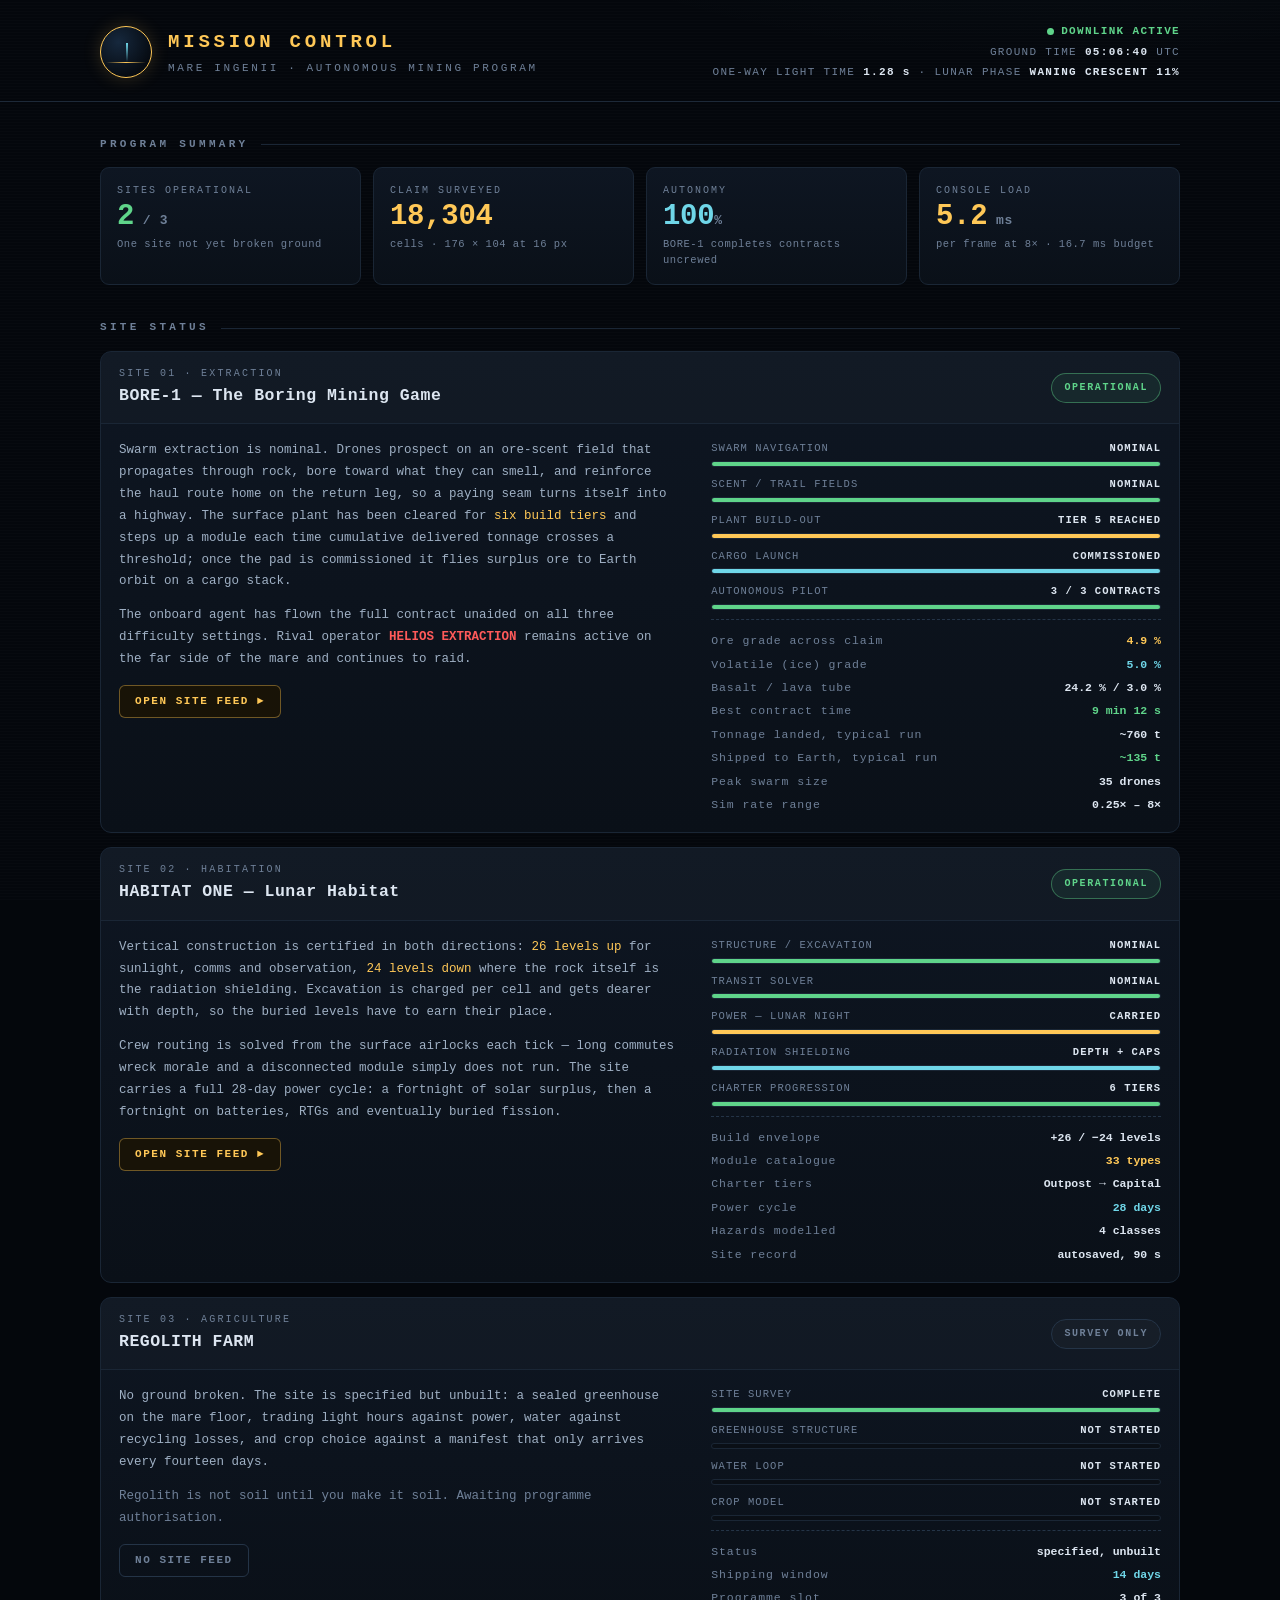
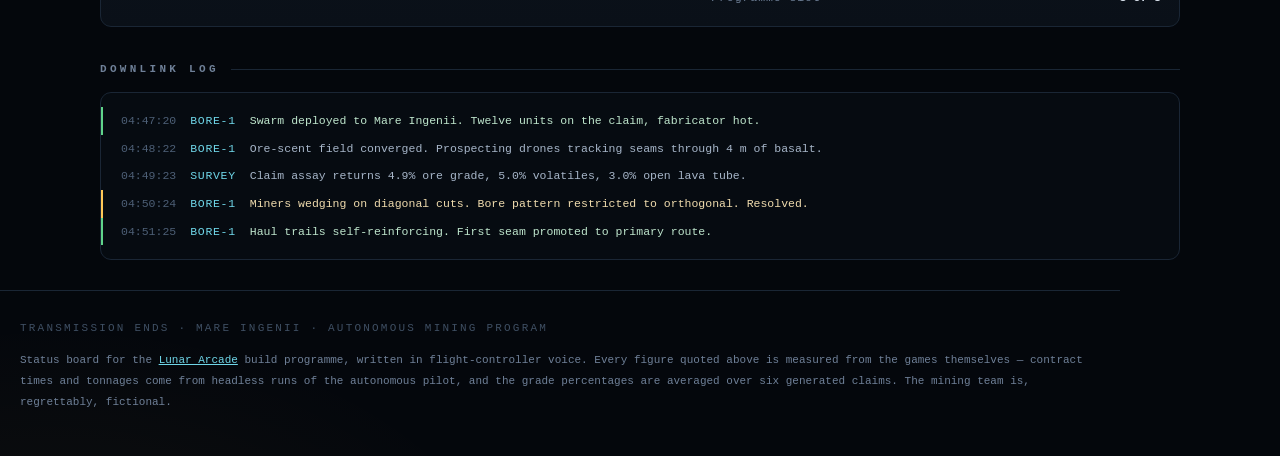
==== mission-control/index.html @ 9ed2da40 "Lunar Habitat v2: autopilot, Mission Control dashboard, sandbox, graphics overhaul - Autopilot (B): " ====
<!DOCTYPE html>
<html lang="en">
<head>
<meta charset="utf-8">
<meta name="viewport" content="width=device-width, initial-scale=1">
<title>Mission Control — Mare Ingenii Autonomous Mining Program</title>
<meta name="description" content="Flight-controller status board for the Lunar Arcade build programme: site readiness, telemetry and the downlink log from the automated mining team.">
<link rel="stylesheet" href="console.css">
</head>
<body>

<header class="top">
  <div class="wrap mast">
    <div class="patch" aria-hidden="true"></div>
    <div>
      <h1>MISSION CONTROL</h1>
      <p class="sub">MARE INGENII · AUTONOMOUS MINING PROGRAM</p>
    </div>
    <div class="spacer"></div>
    <div class="linkstat">
      <div class="row"><span class="live"><span class="dot"></span>DOWNLINK ACTIVE</span></div>
      <div class="row">GROUND TIME <b id="utc">--:--:--</b> UTC</div>
      <div class="row">ONE-WAY LIGHT TIME <b>1.28 s</b> · LUNAR PHASE <b id="phase">—</b></div>
    </div>
  </div>
</header>

<main class="wrap">

  <h2 class="sec">Program summary</h2>
  <div class="tiles">
    <div class="tile g">
      <div class="k">Sites operational</div>
      <div class="v" data-count="2">0<small> / 3</small></div>
      <div class="n">One site not yet broken ground</div>
    </div>
    <div class="tile">
      <div class="k">Claim surveyed</div>
      <div class="v" data-count="18304">0</div>
      <div class="n">cells · 176 × 104 at 16 px</div>
    </div>
    <div class="tile c">
      <div class="k">Autonomy</div>
      <div class="v" data-count="100">0<small>%</small></div>
      <div class="n">BORE-1 completes contracts uncrewed</div>
    </div>
    <div class="tile">
      <div class="k">Console load</div>
      <div class="v" data-count="5.2" data-dec="1">0<small> ms</small></div>
      <div class="n">per frame at 8× · 16.7 ms budget</div>
    </div>
  </div>

  <h2 class="sec">Site status</h2>

  <!-- ============================ SITE 01 ============================ -->
  <article class="site">
    <div class="site-head">
      <div>
        <div class="desig">SITE 01 · EXTRACTION</div>
        <h3>BORE-1 &mdash; The Boring Mining Game</h3>
      </div>
      <div class="spacer"></div>
      <span class="chip op">OPERATIONAL</span>
    </div>
    <div class="site-body">
      <div>
        <p>Swarm extraction is nominal. Drones prospect on an ore-scent field that propagates
          through rock, bore toward what they can smell, and reinforce the haul route home on the
          return leg, so a paying seam turns itself into a highway. The surface plant has been
          cleared for <span class="hl">six build tiers</span> and steps up a module each time
          cumulative delivered tonnage crosses a threshold; once the pad is commissioned it flies
          surplus ore to Earth orbit on a cargo stack.</p>
        <p>The onboard agent has flown the full contract unaided on all three difficulty settings.
          Rival operator <b style="color:var(--red)">HELIOS EXTRACTION</b> remains active on the
          far side of the mare and continues to raid.</p>
        <div class="actions">
          <a class="act" href="../games/boring-mining/">OPEN SITE FEED ►</a>
        </div>
      </div>
      <div>
        <ul class="sys">
          <li>
            <div class="lab"><span>SWARM NAVIGATION</span><b>NOMINAL</b></div>
            <div class="track"><i data-w="100"></i></div>
          </li>
          <li>
            <div class="lab"><span>SCENT / TRAIL FIELDS</span><b>NOMINAL</b></div>
            <div class="track"><i data-w="100"></i></div>
          </li>
          <li>
            <div class="lab"><span>PLANT BUILD-OUT</span><b>TIER 5 REACHED</b></div>
            <div class="track am"><i data-w="100"></i></div>
          </li>
          <li>
            <div class="lab"><span>CARGO LAUNCH</span><b>COMMISSIONED</b></div>
            <div class="track cy"><i data-w="100"></i></div>
          </li>
          <li>
            <div class="lab"><span>AUTONOMOUS PILOT</span><b>3 / 3 CONTRACTS</b></div>
            <div class="track"><i data-w="100"></i></div>
          </li>
        </ul>
        <div class="tele">
          <dl>
            <dt>Ore grade across claim</dt><dd class="a">4.9 %</dd>
            <dt>Volatile (ice) grade</dt><dd class="c">5.0 %</dd>
            <dt>Basalt / lava tube</dt><dd>24.2 % / 3.0 %</dd>
            <dt>Best contract time</dt><dd class="g">9 min 12 s</dd>
            <dt>Tonnage landed, typical run</dt><dd>~760 t</dd>
            <dt>Shipped to Earth, typical run</dt><dd class="g">~135 t</dd>
            <dt>Peak swarm size</dt><dd>35 drones</dd>
            <dt>Sim rate range</dt><dd>0.25× – 8×</dd>
          </dl>
        </div>
      </div>
    </div>
  </article>

  <!-- ============================ SITE 02 ============================ -->
  <article class="site">
    <div class="site-head">
      <div>
        <div class="desig">SITE 02 · HABITATION</div>
        <h3>HABITAT ONE &mdash; Lunar Habitat</h3>
      </div>
      <div class="spacer"></div>
      <span class="chip op">OPERATIONAL</span>
    </div>
    <div class="site-body">
      <div>
        <p>Vertical construction is certified in both directions: <span class="hl">26 levels up</span>
          for sunlight, comms and observation, <span class="hl">24 levels down</span> where the rock
          itself is the radiation shielding. Excavation is charged per cell and gets dearer with
          depth, so the buried levels have to earn their place.</p>
        <p>Crew routing is solved from the surface airlocks each tick — long commutes wreck morale
          and a disconnected module simply does not run. The site carries a full 28-day power cycle:
          a fortnight of solar surplus, then a fortnight on batteries, RTGs and eventually buried
          fission.</p>
        <div class="actions">
          <a class="act" href="../games/lunar-habitat/">OPEN SITE FEED ►</a>
        </div>
      </div>
      <div>
        <ul class="sys">
          <li>
            <div class="lab"><span>STRUCTURE / EXCAVATION</span><b>NOMINAL</b></div>
            <div class="track"><i data-w="100"></i></div>
          </li>
          <li>
            <div class="lab"><span>TRANSIT SOLVER</span><b>NOMINAL</b></div>
            <div class="track"><i data-w="100"></i></div>
          </li>
          <li>
            <div class="lab"><span>POWER — LUNAR NIGHT</span><b>CARRIED</b></div>
            <div class="track am"><i data-w="100"></i></div>
          </li>
          <li>
            <div class="lab"><span>RADIATION SHIELDING</span><b>DEPTH + CAPS</b></div>
            <div class="track cy"><i data-w="100"></i></div>
          </li>
          <li>
            <div class="lab"><span>CHARTER PROGRESSION</span><b>6 TIERS</b></div>
            <div class="track"><i data-w="100"></i></div>
          </li>
        </ul>
        <div class="tele">
          <dl>
            <dt>Build envelope</dt><dd>+26 / &minus;24 levels</dd>
            <dt>Module catalogue</dt><dd class="a">33 types</dd>
            <dt>Charter tiers</dt><dd>Outpost → Capital</dd>
            <dt>Power cycle</dt><dd class="c">28 days</dd>
            <dt>Hazards modelled</dt><dd>4 classes</dd>
            <dt>Site record</dt><dd>autosaved, 90 s</dd>
          </dl>
        </div>
      </div>
    </div>
  </article>

  <!-- ============================ SITE 03 ============================ -->
  <article class="site">
    <div class="site-head">
      <div>
        <div class="desig">SITE 03 · AGRICULTURE</div>
        <h3>REGOLITH FARM</h3>
      </div>
      <div class="spacer"></div>
      <span class="chip sv">SURVEY ONLY</span>
    </div>
    <div class="site-body">
      <div>
        <p>No ground broken. The site is specified but unbuilt: a sealed greenhouse on the mare
          floor, trading light hours against power, water against recycling losses, and crop choice
          against a manifest that only arrives every fourteen days.</p>
        <p class="dim" style="color:var(--muted)">Regolith is not soil until you make it soil.
          Awaiting programme authorisation.</p>
        <div class="actions">
          <span class="act off">NO SITE FEED</span>
        </div>
      </div>
      <div>
        <ul class="sys">
          <li>
            <div class="lab"><span>SITE SURVEY</span><b>COMPLETE</b></div>
            <div class="track"><i data-w="100"></i></div>
          </li>
          <li>
            <div class="lab"><span>GREENHOUSE STRUCTURE</span><b>NOT STARTED</b></div>
            <div class="track mu"><i data-w="0"></i></div>
          </li>
          <li>
            <div class="lab"><span>WATER LOOP</span><b>NOT STARTED</b></div>
            <div class="track mu"><i data-w="0"></i></div>
          </li>
          <li>
            <div class="lab"><span>CROP MODEL</span><b>NOT STARTED</b></div>
            <div class="track mu"><i data-w="0"></i></div>
          </li>
        </ul>
        <div class="tele">
          <dl>
            <dt>Status</dt><dd>specified, unbuilt</dd>
            <dt>Shipping window</dt><dd class="c">14 days</dd>
            <dt>Programme slot</dt><dd>3 of 3</dd>
          </dl>
        </div>
      </div>
    </div>
  </article>

  <h2 class="sec">Downlink log</h2>
  <div class="log" id="log"></div>

</main>

<footer class="wrap end">
  <p class="stamp">TRANSMISSION ENDS · MARE INGENII · AUTONOMOUS MINING PROGRAM</p>
  <p>Status board for the <a href="../">Lunar Arcade</a> build programme, written in flight-controller
    voice. Every figure quoted above is measured from the games themselves — contract times and
    tonnages come from headless runs of the autonomous pilot, and the grade percentages are averaged
    over six generated claims. The mining team is, regrettably, fictional.</p>
</footer>

<script>
/* ---- ground clock + real lunar phase ---- */
const SYNODIC = 29.530588853;
const NEW_MOON = Date.UTC(2000, 0, 6, 18, 14) / 86400000;   // days since epoch
function lunarPhase(now) {
  const days = now.getTime() / 86400000;
  let age = (days - NEW_MOON) % SYNODIC;
  if (age < 0) age += SYNODIC;
  const frac = age / SYNODIC;
  const names = ['NEW', 'WAXING CRESCENT', 'FIRST QUARTER', 'WAXING GIBBOUS',
                 'FULL', 'WANING GIBBOUS', 'LAST QUARTER', 'WANING CRESCENT'];
  const name = names[Math.floor(frac * 8 + 0.5) % 8];
  const illum = Math.round((1 - Math.cos(frac * 2 * Math.PI)) / 2 * 100);
  return name + ' ' + illum + '%';
}
function tick() {
  const n = new Date();
  document.getElementById('utc').textContent = n.toISOString().slice(11, 19);
  document.getElementById('phase').textContent = lunarPhase(n);
}
tick(); setInterval(tick, 1000);

/* ---- animate readiness bars + summary counters into place ---- */
addEventListener('load', () => {
  setTimeout(() => {
    document.querySelectorAll('.track i').forEach((el, k) => {
      setTimeout(() => { el.style.width = el.dataset.w + '%'; }, k * 85);
    });
  }, 180);

  document.querySelectorAll('.tile .v').forEach(el => {
    const target = parseFloat(el.dataset.count), dec = +(el.dataset.dec || 0);
    const suffix = el.querySelector('small');
    const tail = suffix ? suffix.outerHTML : '';
    const t0 = performance.now(), dur = 1100;
    const fmt = v => v.toLocaleString('en-US', { minimumFractionDigits: dec, maximumFractionDigits: dec });
    (function step(t) {
      const p = Math.min(1, (t - t0) / dur);
      const eased = 1 - Math.pow(1 - p, 3);
      el.innerHTML = fmt(target * eased) + tail;
      if (p < 1) requestAnimationFrame(step);
      else el.innerHTML = fmt(target) + tail;
    })(t0);
  });
});

/* ---- downlink log: the team reporting home ---- */
const LOG = [
  ['BORE-1',  'ok',   'Swarm deployed to Mare Ingenii. Twelve units on the claim, fabricator hot.'],
  ['BORE-1',  '',     'Ore-scent field converged. Prospecting drones tracking seams through 4 m of basalt.'],
  ['SURVEY',  '',     'Claim assay returns 4.9% ore grade, 5.0% volatiles, 3.0% open lava tube.'],
  ['BORE-1',  'warn', 'Miners wedging on diagonal cuts. Bore pattern restricted to orthogonal. Resolved.'],
  ['BORE-1',  'ok',   'Haul trails self-reinforcing. First seam promoted to primary route.'],
  ['HELIOS',  'crit', 'Hostile drones inbound on the fabricator. Alarm recruitment failed to reach patrol.'],
  ['BORE-1',  'warn', 'Guard recall issued colony-wide. Raid repelled, three hostiles down.'],
  ['BORE-1',  'ok',   'Cumulative tonnage 70 t. Plant tier 1: launch pad commissioned.'],
  ['PAD-A',   'ok',   'CARGO LAUNCH — 65 t of ilmenite away to Earth orbit. Stack nominal.'],
  ['BORE-1',  '',     'Plant tier 3: high-gain dish and volatile tanks online.'],
  ['AUTO-01', 'ok',   'Autonomous pilot assumed control of DRONE-01. Prospecting.'],
  ['AUTO-01', '',     'Guard complement at 8. Rally beacon set on the Helios fabricator. Siege begun.'],
  ['AUTO-01', 'ok',   'HELIOS FABRICATOR BREACHED. Contract closed at 9 min 12 s. Seam secured.'],
  ['HAB-1',   'ok',   'Habitat One certified. Envelope +26 / -24 levels, 33 module types released.'],
  ['HAB-1',   '',     'Transit solver routing all crew from surface airlocks. No orphaned modules.'],
  ['HAB-1',   'warn', 'Solar particle event forecast. Two-day warning issued, crew under shield caps.'],
  ['HAB-1',   'ok',   'Lunar night survived on batteries and RTGs. Charter advanced.'],
  ['FARM-1',  '',     'Site 03 survey complete. Greenhouse unbuilt — awaiting programme authorisation.'],
  ['CTRL',    'ok',   'Two of three sites operational. Program nominal. Standing by.'],
];
const logEl = document.getElementById('log');
let li = 0;
function emit() {
  if (li >= LOG.length) { logEl.insertAdjacentHTML('beforeend',
    '<div class="ln"><span class="ts"></span><span class="src"></span><span class="msg"><span class="cursor"></span></span></div>');
    logEl.scrollTop = logEl.scrollHeight; return; }
  const [src, lvl, msg] = LOG[li];
  // timestamps count backwards from now, one per mission minute
  const t = new Date(Date.now() - (LOG.length - li) * 61000);
  const extra = src === 'HELIOS' ? ' src2' : src.startsWith('AUTO') ? ' src3' : '';
  logEl.insertAdjacentHTML('beforeend',
    '<div class="ln ' + lvl + extra + '">' +
      '<span class="ts">' + t.toISOString().slice(11, 19) + '</span>' +
      '<span class="src">' + src + '</span>' +
      '<span class="msg">' + msg + '</span></div>');
  logEl.scrollTop = logEl.scrollHeight;
  li++;
  setTimeout(emit, 260);
}
setTimeout(emit, 500);
</script>

</body>
</html>
---- mission-control/console.css ----
/* ==========================================================================
   MARE INGENII — MISSION CONTROL DOWNLINK
   A flight-controller status board for the Lunar Arcade build programme.
   ========================================================================== */

:root{
  --bg:#04070c;
  --panel:#0a1018;
  --panel2:#0e1622;
  --line:#1a2635;
  --line2:#243447;
  --fg:#dde6f1;
  --muted:#6f8098;
  --amber:#ffc857;
  --green:#5fd48a;
  --cyan:#6fd6e8;
  --red:#ff5a5a;
  --violet:#b06be0;
  --mono:ui-monospace,SFMono-Regular,Menlo,Consolas,"Roboto Mono",monospace;
}

*{box-sizing:border-box}
body{
  margin:0; background:var(--bg); color:var(--fg);
  font:13px/1.6 var(--mono); -webkit-font-smoothing:antialiased;
  background-image:
    radial-gradient(1100px 500px at 82% -12%, rgba(111,214,232,.07) 0%, transparent 62%),
    radial-gradient(800px 500px at 4% 108%, rgba(255,200,87,.05) 0%, transparent 60%);
  min-height:100vh;
}
/* faint console scanline grid */
body::before{
  content:""; position:fixed; inset:0; pointer-events:none; z-index:0;
  background:repeating-linear-gradient(0deg,rgba(255,255,255,.014) 0 1px,transparent 1px 3px);
}
.wrap{max-width:1120px; margin:0 auto; padding:0 20px; position:relative; z-index:1}
a{color:var(--cyan)}

/* ---------------- masthead ---------------- */
header.top{border-bottom:1px solid var(--line); padding:22px 0 18px}
.mast{display:flex; align-items:center; gap:16px; flex-wrap:wrap}

.patch{
  width:52px; height:52px; border-radius:50%; flex:none; position:relative;
  background:radial-gradient(circle at 35% 30%, #16283d 0%, #060b12 72%);
  border:1.5px solid var(--amber); box-shadow:0 0 18px rgba(255,200,87,.18);
}
.patch::before{ /* horizon */
  content:""; position:absolute; left:5px; right:5px; bottom:14px; height:1.5px;
  background:linear-gradient(90deg,transparent,var(--amber),transparent);
}
.patch::after{ /* ascent trace */
  content:""; position:absolute; left:50%; bottom:15px; width:1.5px; height:19px;
  background:linear-gradient(180deg,var(--cyan),transparent);
}

.mast h1{
  margin:0; font-size:19px; letter-spacing:.2em; font-weight:800; color:var(--amber);
}
.mast .sub{margin:2px 0 0; font-size:11px; letter-spacing:.24em; color:var(--muted)}
.mast .spacer{flex:1}

.linkstat{text-align:right; font-size:11px; letter-spacing:.12em; line-height:1.8}
.linkstat .row{white-space:nowrap; color:var(--muted)}
.linkstat b{color:var(--fg); font-weight:600}
.live{display:inline-flex; align-items:center; gap:7px; color:var(--green); font-weight:700}
.live .dot{
  width:7px; height:7px; border-radius:50%; background:var(--green);
  box-shadow:0 0 0 0 rgba(95,212,138,.65); animation:pulse 2s infinite;
}
@keyframes pulse{
  0%{box-shadow:0 0 0 0 rgba(95,212,138,.6)}
  70%{box-shadow:0 0 0 8px rgba(95,212,138,0)}
  100%{box-shadow:0 0 0 0 rgba(95,212,138,0)}
}

/* ---------------- section headings ---------------- */
h2.sec{
  font-size:11px; letter-spacing:.3em; color:var(--muted); font-weight:700;
  text-transform:uppercase; margin:34px 0 14px;
  display:flex; align-items:center; gap:12px;
}
h2.sec::after{content:""; flex:1; height:1px; background:var(--line)}

/* ---------------- summary tiles ---------------- */
.tiles{display:grid; grid-template-columns:repeat(auto-fit,minmax(168px,1fr)); gap:12px}
.tile{
  border:1px solid var(--line); border-radius:9px; padding:15px 16px;
  background:linear-gradient(180deg,var(--panel2),var(--panel));
}
.tile .k{font-size:10px; letter-spacing:.2em; color:var(--muted); text-transform:uppercase}
.tile .v{font-size:29px; font-weight:800; line-height:1.25; color:var(--amber); letter-spacing:-.01em}
.tile .v small{font-size:13px; color:var(--muted); font-weight:600; letter-spacing:.06em}
.tile .n{font-size:10.5px; color:var(--muted); letter-spacing:.05em}
.tile.c .v{color:var(--cyan)} .tile.g .v{color:var(--green)}

/* ---------------- site panels ---------------- */
.site{
  border:1px solid var(--line); border-radius:11px; margin-bottom:14px; overflow:hidden;
  background:linear-gradient(180deg,var(--panel2),var(--panel));
}
.site-head{
  display:flex; align-items:center; gap:14px; flex-wrap:wrap;
  padding:14px 18px; border-bottom:1px solid var(--line);
  background:rgba(255,255,255,.014);
}
.desig{font-size:10px; letter-spacing:.22em; color:var(--muted)}
.site-head h3{margin:1px 0 0; font-size:16.5px; letter-spacing:.03em; color:var(--fg); font-weight:700}
.site-head .spacer{flex:1}

.chip{
  font-size:10px; font-weight:700; letter-spacing:.16em; padding:6px 12px;
  border-radius:20px; border:1px solid; white-space:nowrap;
}
.chip.op{color:var(--green); border-color:rgba(95,212,138,.42); background:rgba(95,212,138,.08)}
.chip.bu{color:var(--amber); border-color:rgba(255,200,87,.42); background:rgba(255,200,87,.08)}
.chip.sv{color:var(--muted); border-color:var(--line2); background:rgba(255,255,255,.02)}

.site-body{padding:16px 18px 18px; display:grid; grid-template-columns:1.25fr 1fr; gap:22px 30px}
.site-body p{margin:0 0 12px; color:#9fb0c4; font-size:12.5px; line-height:1.75}
.site-body p .hl{color:var(--amber)}

/* readiness bars */
.sys{margin:0; padding:0; list-style:none}
.sys li{margin:0 0 9px}
.sys .lab{display:flex; justify-content:space-between; font-size:10.5px; letter-spacing:.1em; color:var(--muted); margin-bottom:4px}
.sys .lab b{color:var(--fg); font-weight:600}
.track{height:6px; border-radius:3px; background:#0a0f16; border:1px solid var(--line); overflow:hidden}
.track i{display:block; height:100%; width:0; background:var(--green); transition:width 1.1s cubic-bezier(.22,.8,.28,1)}
.track.am i{background:var(--amber)}
.track.cy i{background:var(--cyan)}
.track.mu i{background:#39485c}

/* telemetry readout table */
.tele{border-top:1px dashed var(--line2); margin-top:6px; padding-top:12px}
.tele dl{display:grid; grid-template-columns:auto auto; gap:5px 14px; margin:0; font-size:11.5px}
.tele dt{color:var(--muted); letter-spacing:.08em}
.tele dd{margin:0; text-align:right; color:var(--fg); font-weight:600}
.tele dd.g{color:var(--green)} .tele dd.c{color:var(--cyan)} .tele dd.a{color:var(--amber)}

.actions{margin-top:14px; display:flex; gap:9px; flex-wrap:wrap}
.act{
  font:700 11px/1 var(--mono); letter-spacing:.14em; text-decoration:none;
  color:var(--amber); border:1px solid rgba(255,200,87,.38); border-radius:6px;
  padding:10px 15px; background:#181307; transition:.15s;
}
.act:hover{box-shadow:0 0 16px rgba(255,200,87,.16)}
.act.off{color:var(--muted); border-color:var(--line2); background:transparent; cursor:not-allowed}

/* ---------------- downlink log ---------------- */
.log{
  border:1px solid var(--line); border-radius:11px; background:#060b11;
  padding:14px 0; max-height:330px; overflow-y:auto;
}
.log .ln{
  display:grid; grid-template-columns:auto auto 1fr; gap:14px;
  padding:4px 18px; font-size:11.5px; line-height:1.7;
  border-left:2px solid transparent;
}
.log .ln:hover{background:rgba(255,255,255,.02)}
.log .ts{color:#4d5f76; white-space:nowrap}
.log .src{color:var(--cyan); white-space:nowrap; letter-spacing:.06em}
.log .msg{color:#a7b6c9}
.log .ln.ok  {border-left-color:var(--green)}   .log .ln.ok  .msg{color:#bfe6cd}
.log .ln.warn{border-left-color:var(--amber)}   .log .ln.warn .msg{color:#f0dcae}
.log .ln.crit{border-left-color:var(--red)}     .log .ln.crit .msg{color:#f3c0c0}
.log .ln.src2 .src{color:var(--violet)}
.log .ln.src3 .src{color:var(--amber)}
.cursor{display:inline-block; width:7px; height:12px; background:var(--green); vertical-align:-2px; animation:blink 1.1s steps(2) infinite}
@keyframes blink{0%,50%{opacity:1}50.01%,100%{opacity:0}}

/* ---------------- footer ---------------- */
footer.end{
  margin:30px 0 44px; padding-top:16px; border-top:1px solid var(--line);
  color:var(--muted); font-size:11px; line-height:1.9;
}
footer.end .stamp{letter-spacing:.2em; color:#3f4f63}

@media (max-width:780px){
  .site-body{grid-template-columns:1fr; gap:16px}
  .linkstat{text-align:left}
  .log .ln{grid-template-columns:auto 1fr; gap:4px 10px}
  .log .ts{grid-column:1/-1}
}
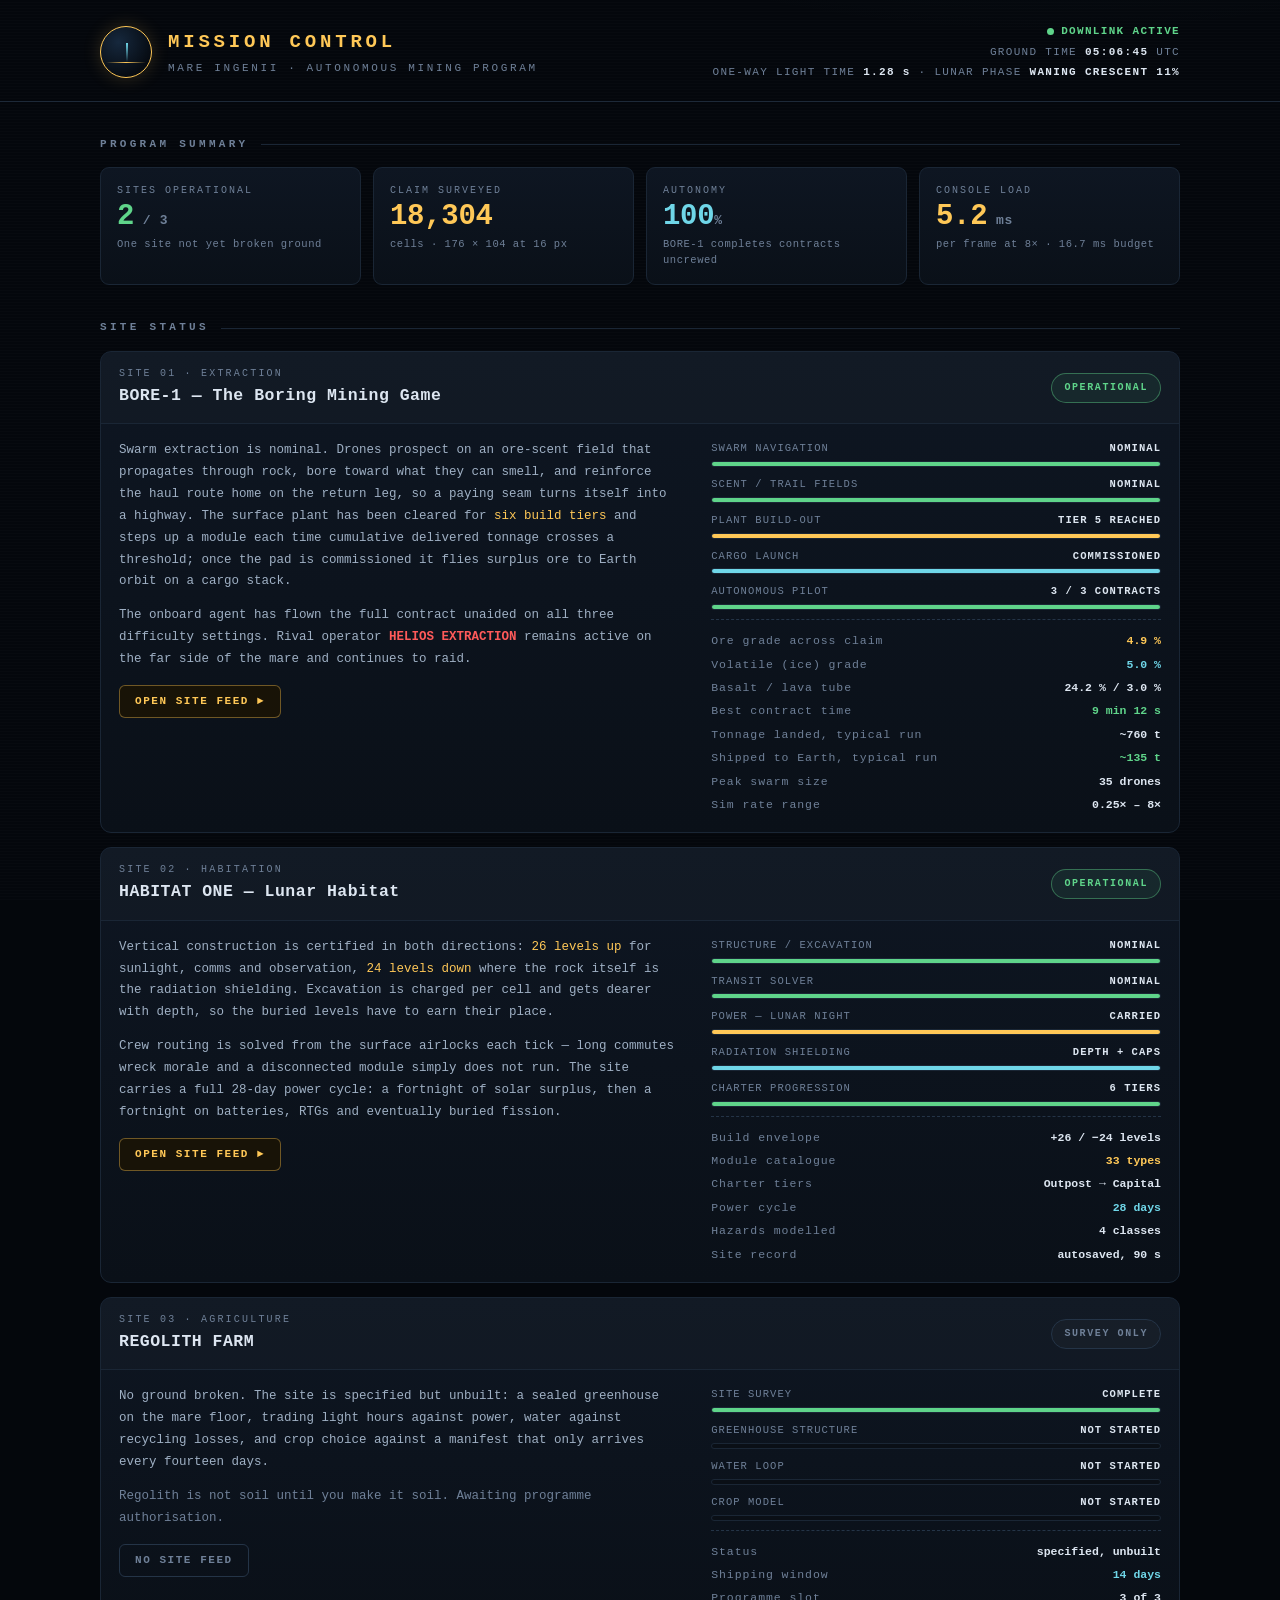
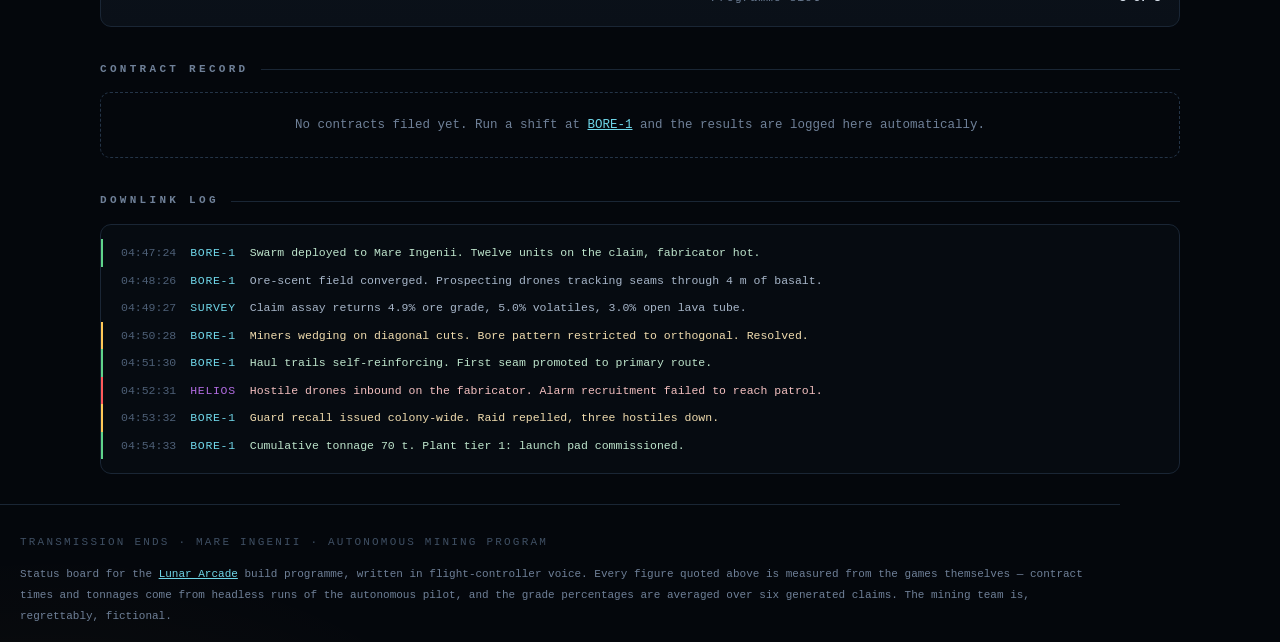
==== commit 2de7d7eb: "Add end-of-run scoring and a persistent colony league table Runs now end four ways: Lunar Capital (c" ====
--- a/mission-control/index.html
+++ b/mission-control/index.html
@@ -228,6 +228,9 @@
       </div>
     </div>
   </article>
+
+  <h2 class="sec">Contract record</h2>
+  <div id="record"></div>
 
   <h2 class="sec">Downlink log</h2>
   <div class="log" id="log"></div>
@@ -272,21 +275,85 @@
     });
   }, 180);
 
-  document.querySelectorAll('.tile .v').forEach(el => {
+  // only the hand-authored summary tiles animate; the contract-record tiles
+  // are rendered from real data and must not be overwritten
+  document.querySelectorAll('.tile .v[data-count]').forEach(el => {
     const target = parseFloat(el.dataset.count), dec = +(el.dataset.dec || 0);
     const suffix = el.querySelector('small');
     const tail = suffix ? suffix.outerHTML : '';
     const t0 = performance.now(), dur = 1100;
     const fmt = v => v.toLocaleString('en-US', { minimumFractionDigits: dec, maximumFractionDigits: dec });
+    let settled = false;
+    const finish = () => { if (!settled) { settled = true; el.innerHTML = fmt(target) + tail; } };
     (function step(t) {
+      if (settled) return;
       const p = Math.min(1, (t - t0) / dur);
       const eased = 1 - Math.pow(1 - p, 3);
       el.innerHTML = fmt(target * eased) + tail;
-      if (p < 1) requestAnimationFrame(step);
-      else el.innerHTML = fmt(target) + tail;
+      if (p < 1) requestAnimationFrame(step); else finish();
     })(t0);
+    // rAF is throttled in a background tab, so guarantee the real figure lands
+    setTimeout(finish, dur + 400);
   });
 });
+
+/* ---- contract record, read back from the site's own flight log ----
+   BORE-1 files every finished contract into localStorage under the same
+   origin, so Mission Control can report the real standings rather than
+   invented ones. ---- */
+const DIFF_NAMES = ['SURVEY RUN', 'CLAIM DISPUTE', 'HOSTILE TAKEOVER'];
+const mmss = s => Math.floor(s / 60) + ':' + String(Math.floor(s % 60)).padStart(2, '0');
+
+(function renderRecord() {
+  let rows = [];
+  try { const a = JSON.parse(localStorage.getItem('bmg_league') || '[]'); if (Array.isArray(a)) rows = a; }
+  catch (e) { rows = []; }
+  const el = document.getElementById('record');
+
+  if (!rows.length) {
+    el.innerHTML = '<div class="norec">No contracts filed yet. Run a shift at ' +
+      '<a href="../games/boring-mining/">BORE-1</a> and the results are logged here automatically.</div>';
+    return;
+  }
+  rows.sort((a, b) => b.score - a.score);
+  const wins = rows.filter(r => r.win).length;
+  const agent = rows.filter(r => r.auto).length;
+  const shipped = rows.reduce((n, r) => n + (r.shipped || 0), 0);
+  const mined = rows.reduce((n, r) => n + (r.mined || 0), 0);
+
+  const body = rows.slice(0, 12).map((r, i) => {
+    const d = new Date(r.ts);
+    return '<tr>' +
+      '<td class="rk">' + (i + 1) + '</td>' +
+      '<td class="sc">' + (r.score || 0).toLocaleString('en-US') + '</td>' +
+      '<td class="' + (r.win ? 'w' : 'l') + '">' + (r.win ? 'SECURED' : 'LOST') + '</td>' +
+      '<td>' + (DIFF_NAMES[r.diff] || '—') + '</td>' +
+      '<td>' + (r.auto ? '<span class="ag">AGENT</span>' : 'PILOT') + '</td>' +
+      '<td>' + mmss(r.time || 0) + '</td>' +
+      '<td>' + (r.shipped || 0) + ' t</td>' +
+      '<td>' + (r.mined || 0) + '</td>' +
+      '<td>' + (r.tier || 0) + '</td>' +
+      '<td class="dt">' + d.toISOString().slice(0, 10) + '</td></tr>';
+  }).join('');
+
+  el.innerHTML =
+    '<div class="tiles" style="margin-bottom:12px">' +
+      '<div class="tile g"><div class="k">Contracts secured</div><div class="v">' + wins +
+        '<small> / ' + rows.length + '</small></div><div class="n">filed to the programme record</div></div>' +
+      '<div class="tile"><div class="k">Best score</div><div class="v">' +
+        rows[0].score.toLocaleString('en-US') + '</div><div class="n">' +
+        (DIFF_NAMES[rows[0].diff] || '') + ' · ' + mmss(rows[0].time || 0) + '</div></div>' +
+      '<div class="tile c"><div class="k">Total shipped</div><div class="v">' +
+        shipped.toLocaleString('en-US') + '<small> t</small></div><div class="n">' +
+        mined.toLocaleString('en-US') + ' t mined across all shifts</div></div>' +
+      '<div class="tile"><div class="k">Flown by agent</div><div class="v">' + agent +
+        '<small> / ' + rows.length + '</small></div><div class="n">uncrewed contracts</div></div>' +
+    '</div>' +
+    '<div class="recwrap"><table class="rec"><thead><tr>' +
+    '<th>#</th><th>SCORE</th><th>RESULT</th><th>CONTRACT</th><th>PILOT</th>' +
+    '<th>TIME</th><th>SHIPPED</th><th>MINED</th><th>TIER</th><th>FILED</th>' +
+    '</tr></thead><tbody>' + body + '</tbody></table></div>';
+})();
 
 /* ---- downlink log: the team reporting home ---- */
 const LOG = [
--- a/mission-control/console.css
+++ b/mission-control/console.css
@@ -182,3 +182,28 @@
   .log .ln{grid-template-columns:auto 1fr; gap:4px 10px}
   .log .ts{grid-column:1/-1}
 }
+
+/* ---------------- contract record ---------------- */
+.norec{
+  border:1px dashed var(--line2); border-radius:10px; padding:22px;
+  color:var(--muted); font-size:12.5px; text-align:center;
+}
+.recwrap{
+  border:1px solid var(--line); border-radius:10px; overflow-x:auto;
+  background:linear-gradient(180deg,var(--panel2),var(--panel));
+}
+table.rec{border-collapse:collapse; width:100%; font-size:11.5px; min-width:700px}
+table.rec th{
+  text-align:left; padding:11px 14px; font-size:10px; letter-spacing:.18em;
+  color:var(--muted); font-weight:700; border-bottom:1px solid var(--line);
+  background:rgba(255,255,255,.015); white-space:nowrap;
+}
+table.rec td{padding:10px 14px; border-bottom:1px solid #111a26; white-space:nowrap; color:#a7b6c9}
+table.rec tbody tr:last-child td{border-bottom:0}
+table.rec tbody tr:hover{background:rgba(255,255,255,.02)}
+table.rec td.rk{color:var(--muted); font-weight:700}
+table.rec td.sc{color:var(--amber); font-weight:800; font-size:12.5px}
+table.rec td.w{color:var(--green); font-weight:700}
+table.rec td.l{color:var(--red); font-weight:700}
+table.rec td.dt{color:#4d5f76}
+table.rec .ag{color:var(--cyan); font-weight:700}
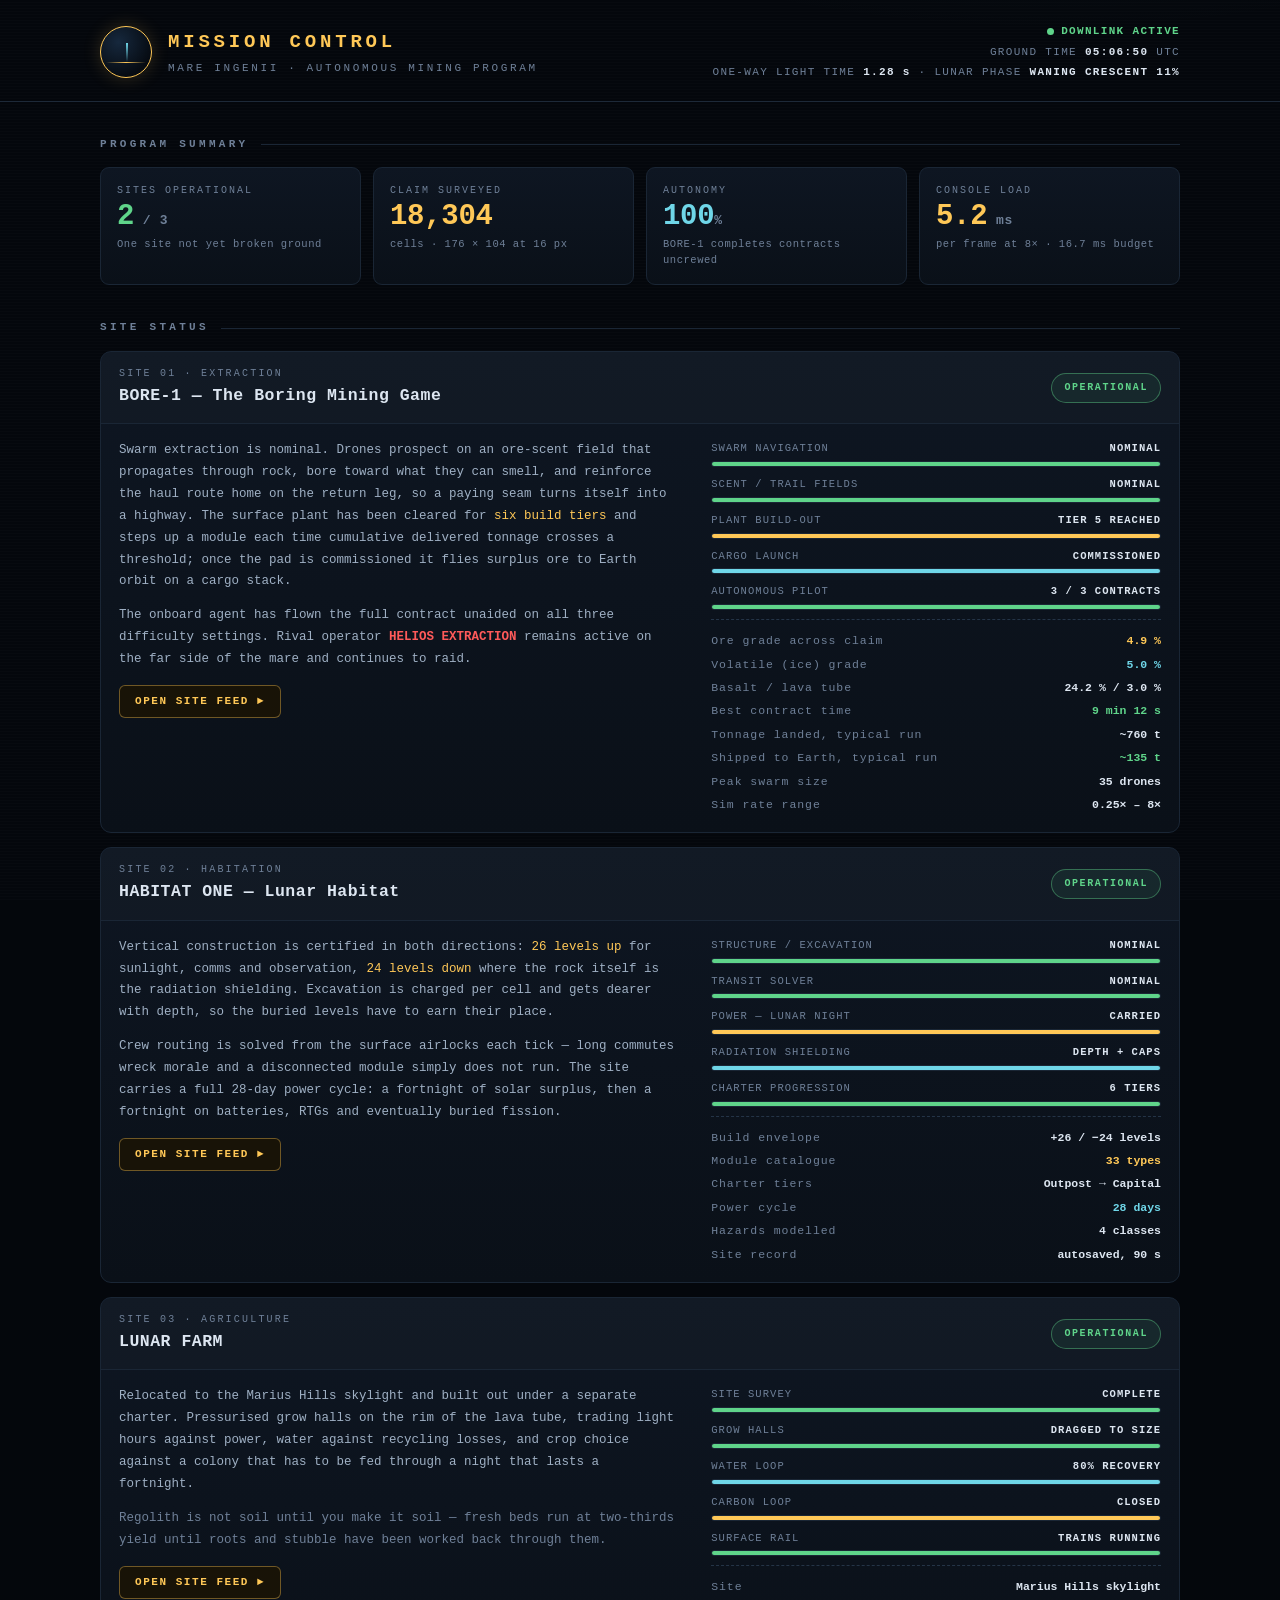
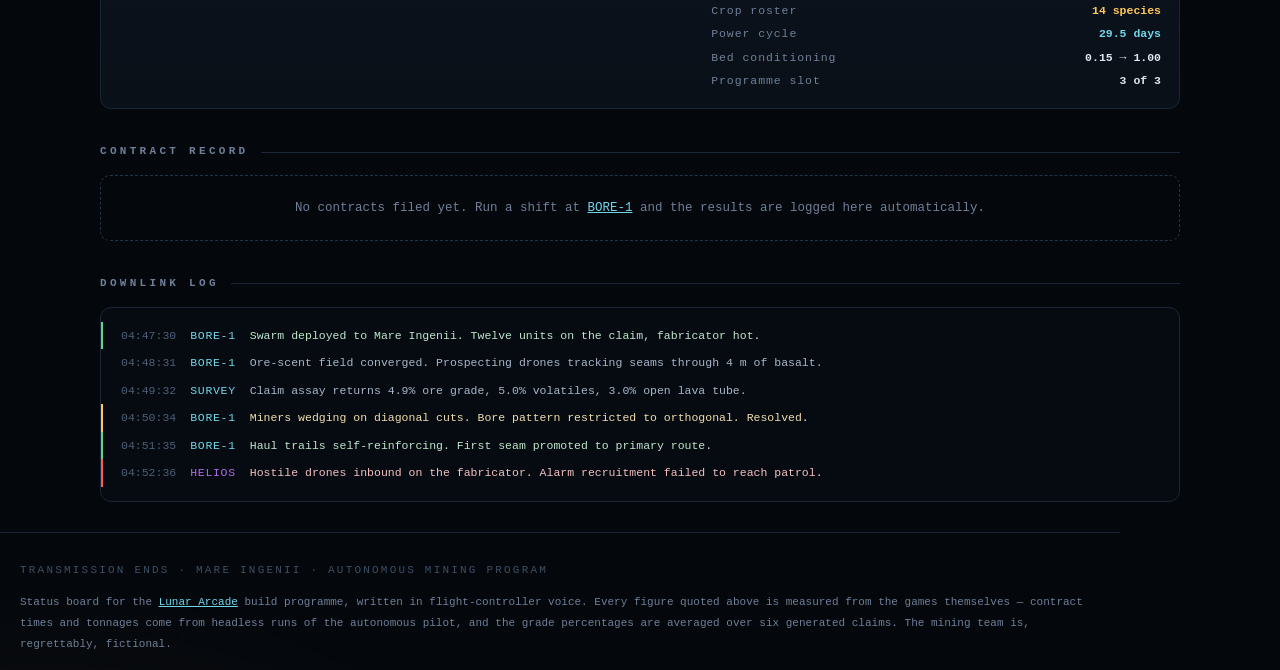
==== commit 24c730eb: "Retire Regolith Farm: the farm sim is Lunar Farm Regolith Farm was a card, a mission-control panel a" ====
--- a/mission-control/index.html
+++ b/mission-control/index.html
@@ -183,20 +183,21 @@
     <div class="site-head">
       <div>
         <div class="desig">SITE 03 · AGRICULTURE</div>
-        <h3>REGOLITH FARM</h3>
+        <h3>LUNAR FARM</h3>
       </div>
       <div class="spacer"></div>
-      <span class="chip sv">SURVEY ONLY</span>
+      <span class="chip op">OPERATIONAL</span>
     </div>
     <div class="site-body">
       <div>
-        <p>No ground broken. The site is specified but unbuilt: a sealed greenhouse on the mare
-          floor, trading light hours against power, water against recycling losses, and crop choice
-          against a manifest that only arrives every fourteen days.</p>
-        <p class="dim" style="color:var(--muted)">Regolith is not soil until you make it soil.
-          Awaiting programme authorisation.</p>
+        <p>Relocated to the Marius Hills skylight and built out under a separate charter. Pressurised
+          grow halls on the rim of the lava tube, trading light hours against power, water against
+          recycling losses, and crop choice against a colony that has to be fed through a night that
+          lasts a fortnight.</p>
+        <p class="dim" style="color:var(--muted)">Regolith is not soil until you make it soil — fresh
+          beds run at two-thirds yield until roots and stubble have been worked back through them.</p>
         <div class="actions">
-          <span class="act off">NO SITE FEED</span>
+          <a class="act" href="https://dr-richard-barker.github.io/LunarSims/farm/">OPEN SITE FEED ►</a>
         </div>
       </div>
       <div>
@@ -206,22 +207,28 @@
             <div class="track"><i data-w="100"></i></div>
           </li>
           <li>
-            <div class="lab"><span>GREENHOUSE STRUCTURE</span><b>NOT STARTED</b></div>
-            <div class="track mu"><i data-w="0"></i></div>
-          </li>
-          <li>
-            <div class="lab"><span>WATER LOOP</span><b>NOT STARTED</b></div>
-            <div class="track mu"><i data-w="0"></i></div>
-          </li>
-          <li>
-            <div class="lab"><span>CROP MODEL</span><b>NOT STARTED</b></div>
-            <div class="track mu"><i data-w="0"></i></div>
+            <div class="lab"><span>GROW HALLS</span><b>DRAGGED TO SIZE</b></div>
+            <div class="track"><i data-w="100"></i></div>
+          </li>
+          <li>
+            <div class="lab"><span>WATER LOOP</span><b>80% RECOVERY</b></div>
+            <div class="track cy"><i data-w="100"></i></div>
+          </li>
+          <li>
+            <div class="lab"><span>CARBON LOOP</span><b>CLOSED</b></div>
+            <div class="track am"><i data-w="100"></i></div>
+          </li>
+          <li>
+            <div class="lab"><span>SURFACE RAIL</span><b>TRAINS RUNNING</b></div>
+            <div class="track"><i data-w="100"></i></div>
           </li>
         </ul>
         <div class="tele">
           <dl>
-            <dt>Status</dt><dd>specified, unbuilt</dd>
-            <dt>Shipping window</dt><dd class="c">14 days</dd>
+            <dt>Site</dt><dd>Marius Hills skylight</dd>
+            <dt>Crop roster</dt><dd class="a">14 species</dd>
+            <dt>Power cycle</dt><dd class="c">29.5 days</dd>
+            <dt>Bed conditioning</dt><dd>0.15 → 1.00</dd>
             <dt>Programme slot</dt><dd>3 of 3</dd>
           </dl>
         </div>
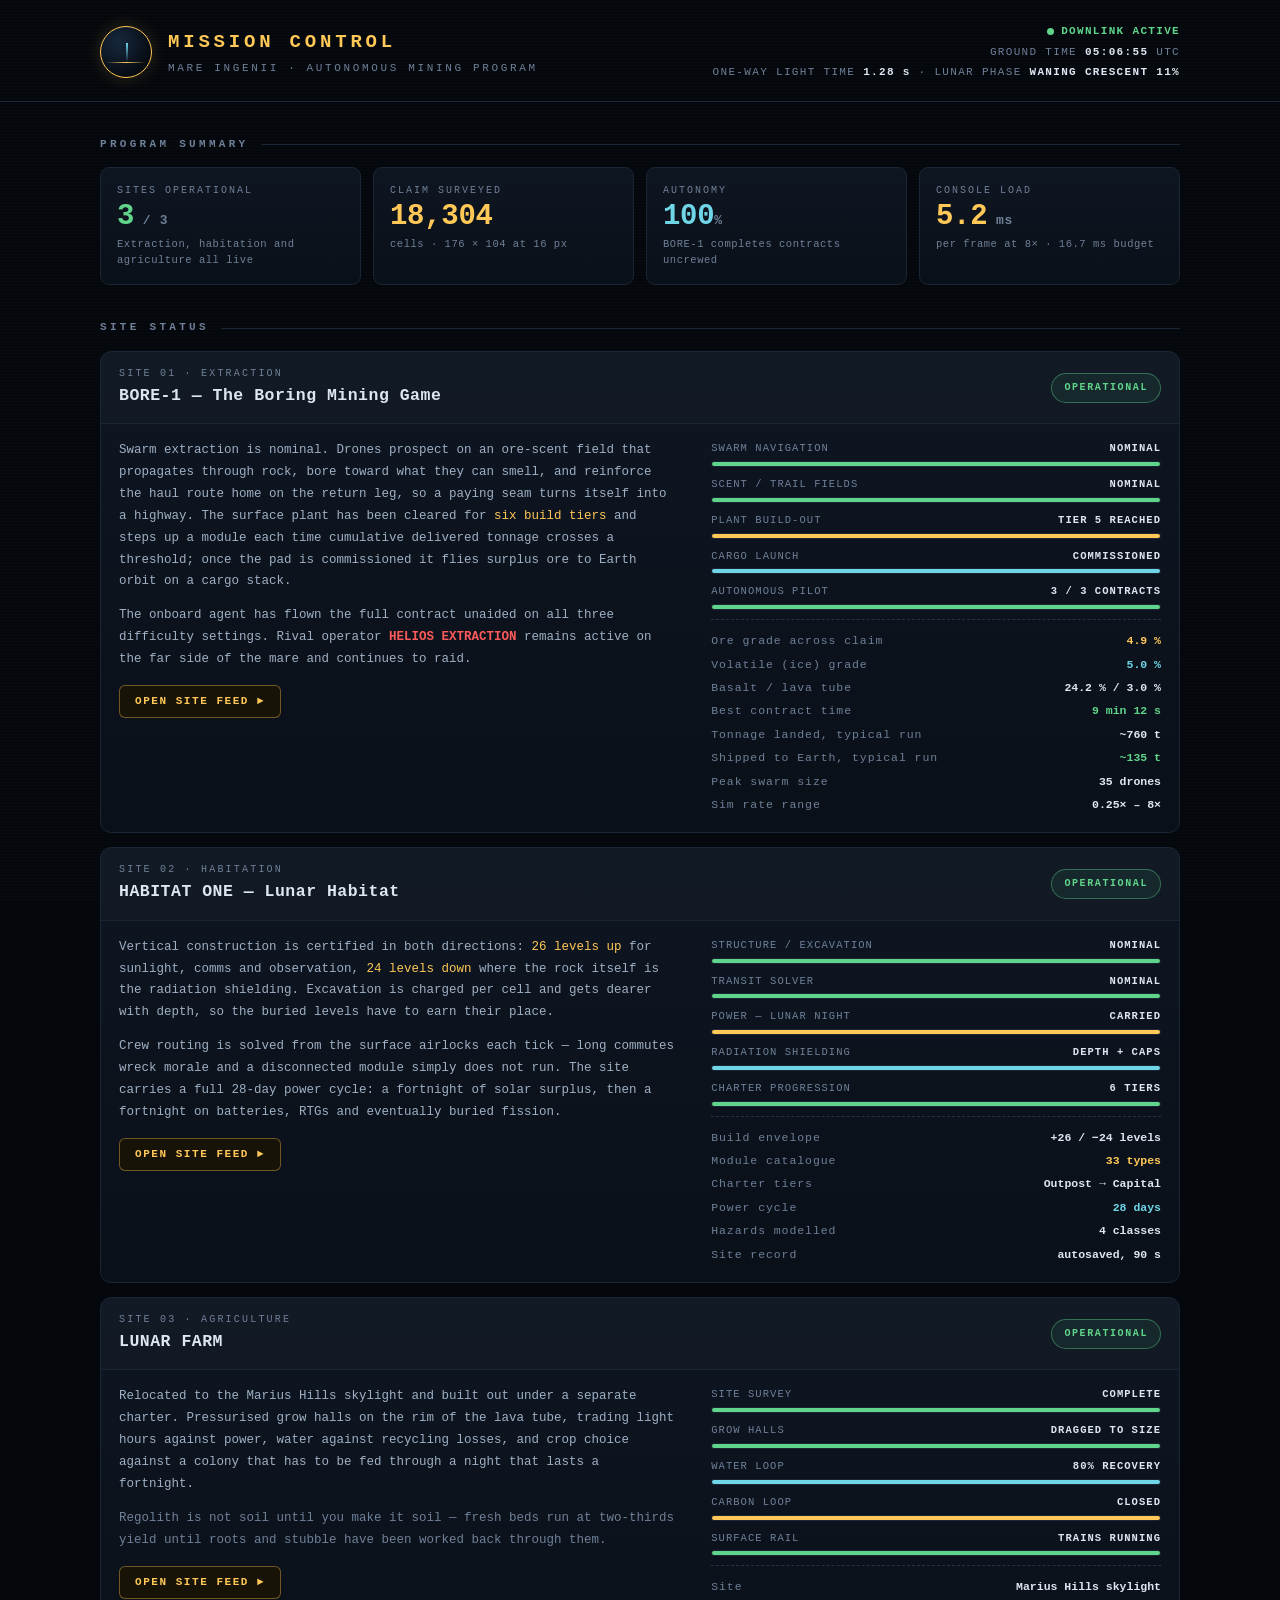
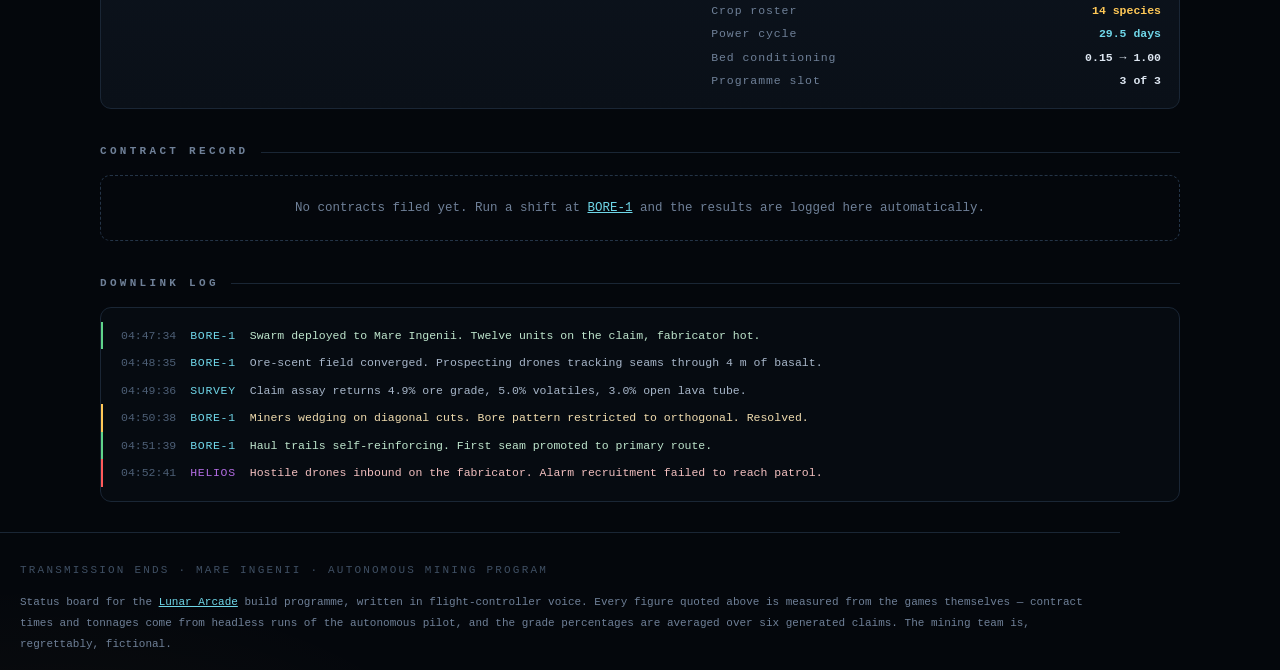
==== commit 5df3455e: "Add ROADMAP.md: retrospective, invariants and forward plan The repo reached three playable games and" ====
--- a/mission-control/index.html
+++ b/mission-control/index.html
@@ -31,8 +31,8 @@
   <div class="tiles">
     <div class="tile g">
       <div class="k">Sites operational</div>
-      <div class="v" data-count="2">0<small> / 3</small></div>
-      <div class="n">One site not yet broken ground</div>
+      <div class="v" data-count="3">0<small> / 3</small></div>
+      <div class="n">Extraction, habitation and agriculture all live</div>
     </div>
     <div class="tile">
       <div class="k">Claim surveyed</div>
@@ -381,8 +381,8 @@
   ['HAB-1',   '',     'Transit solver routing all crew from surface airlocks. No orphaned modules.'],
   ['HAB-1',   'warn', 'Solar particle event forecast. Two-day warning issued, crew under shield caps.'],
   ['HAB-1',   'ok',   'Lunar night survived on batteries and RTGs. Charter advanced.'],
-  ['FARM-1',  '',     'Site 03 survey complete. Greenhouse unbuilt — awaiting programme authorisation.'],
-  ['CTRL',    'ok',   'Two of three sites operational. Program nominal. Standing by.'],
+  ['FARM-1',  'ok',   'Site 03 greenhouse certified. Closed carbon loop holding; freight line self-routing.'],
+  ['CTRL',    'ok',   'All three sites operational. Program nominal. Standing by.'],
 ];
 const logEl = document.getElementById('log');
 let li = 0;
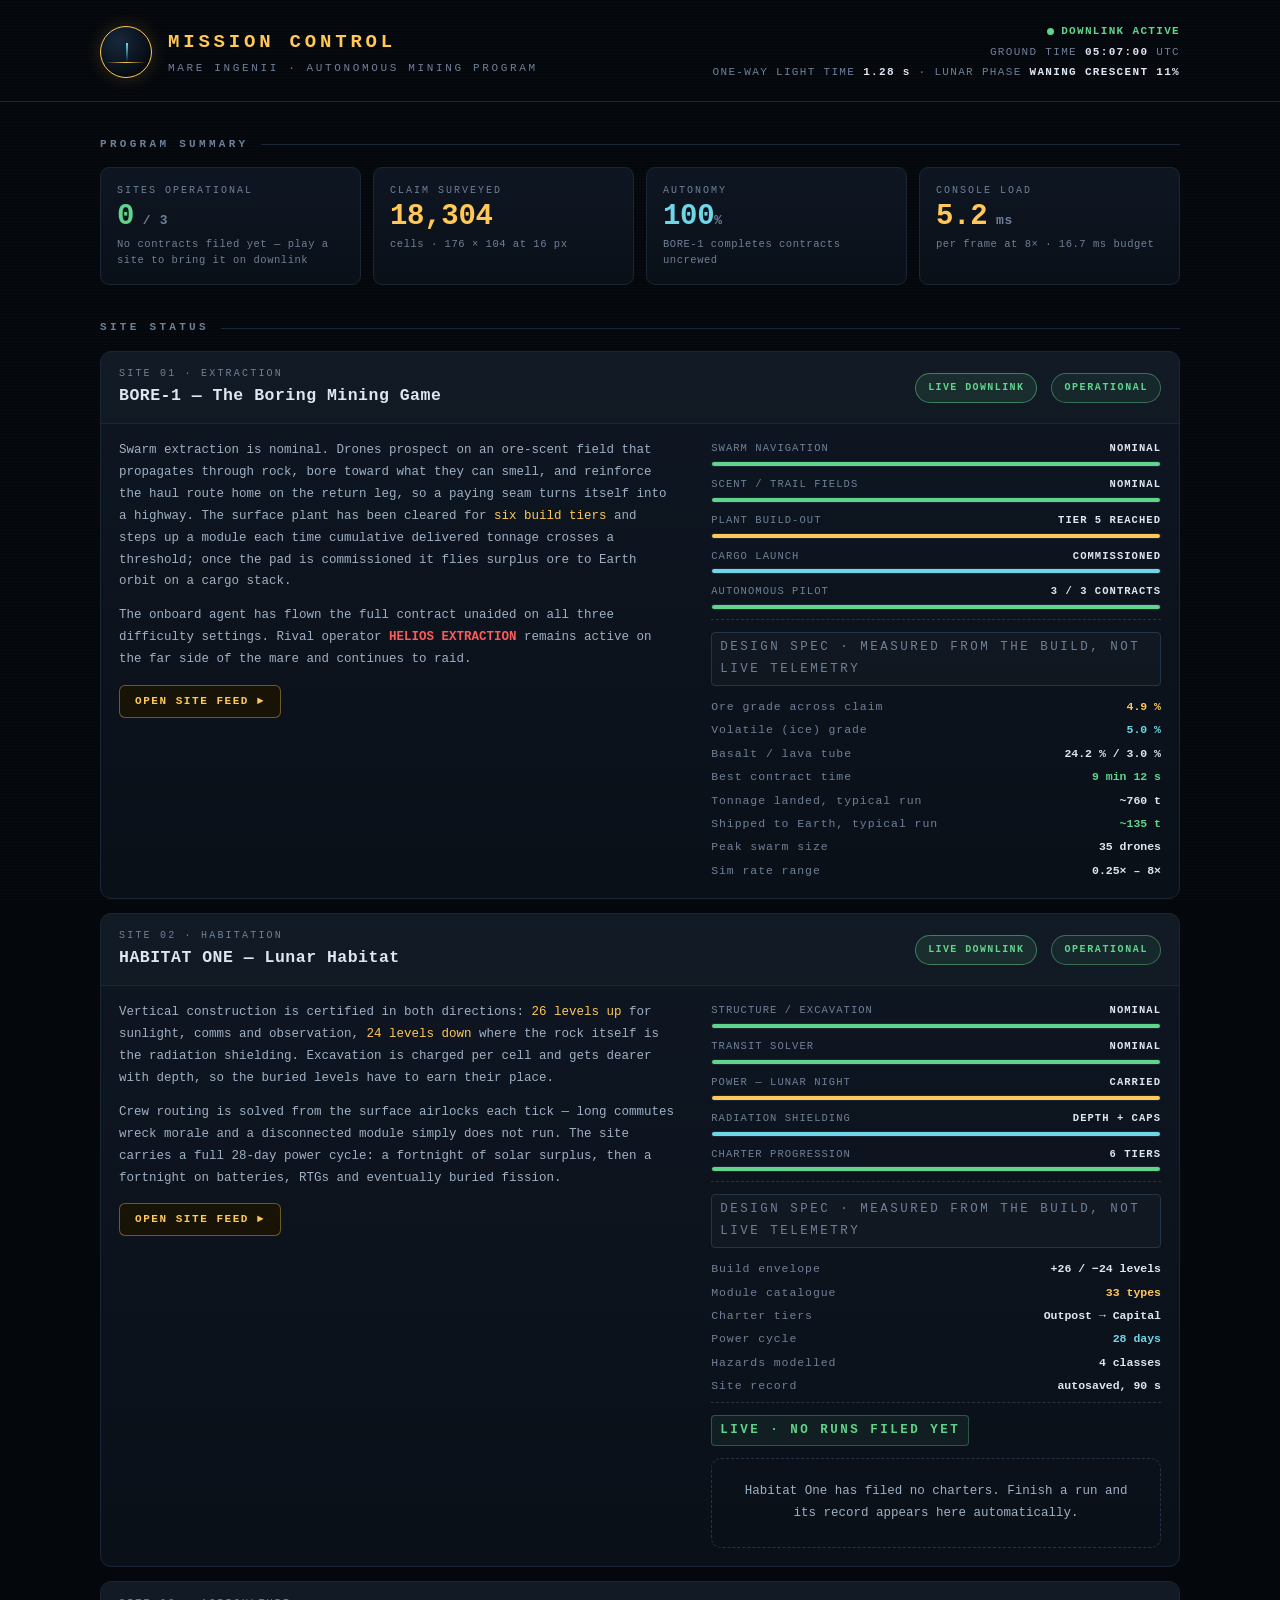
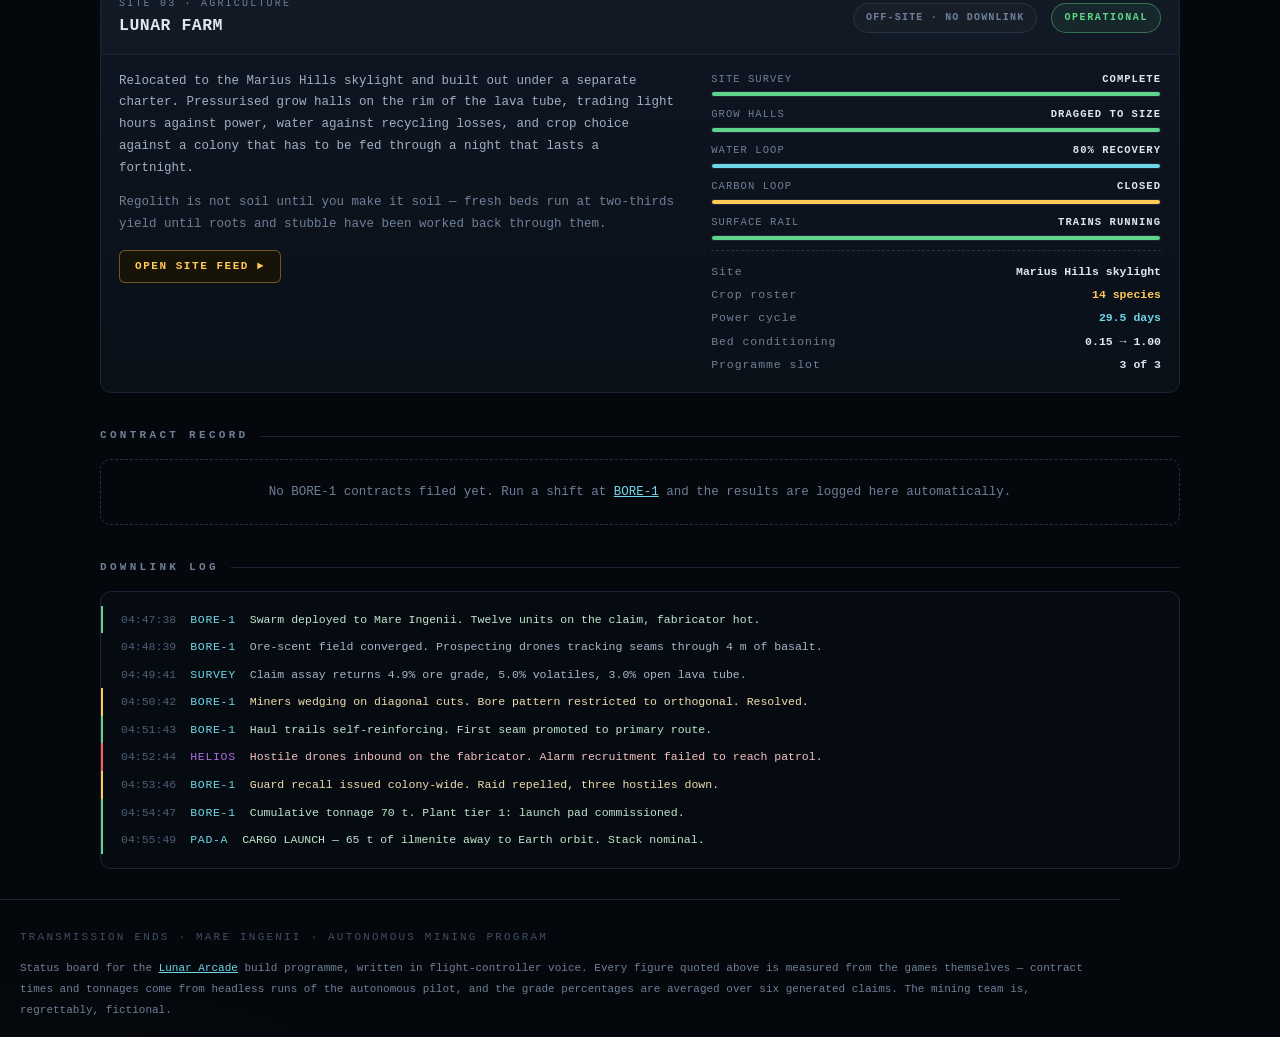
==== commit 06e54782: "Add the balance harness, and fix what it immediately found tools/harness.html runs the real simulati" ====
--- a/mission-control/index.html
+++ b/mission-control/index.html
@@ -31,8 +31,8 @@
   <div class="tiles">
     <div class="tile g">
       <div class="k">Sites operational</div>
-      <div class="v" data-count="3">0<small> / 3</small></div>
-      <div class="n">Extraction, habitation and agriculture all live</div>
+      <div class="v" id="tile-sites">&mdash;<small> / 3</small></div>
+      <div class="n" id="tile-sites-note">Counting sites that can actually report</div>
     </div>
     <div class="tile">
       <div class="k">Claim surveyed</div>
@@ -61,6 +61,7 @@
         <h3>BORE-1 &mdash; The Boring Mining Game</h3>
       </div>
       <div class="spacer"></div>
+      <span class="chip live">LIVE DOWNLINK</span>
       <span class="chip op">OPERATIONAL</span>
     </div>
     <div class="site-body">
@@ -102,6 +103,7 @@
           </li>
         </ul>
         <div class="tele">
+          <p class="prov spec">DESIGN SPEC &middot; measured from the build, not live telemetry</p>
           <dl>
             <dt>Ore grade across claim</dt><dd class="a">4.9 %</dd>
             <dt>Volatile (ice) grade</dt><dd class="c">5.0 %</dd>
@@ -125,6 +127,7 @@
         <h3>HABITAT ONE &mdash; Lunar Habitat</h3>
       </div>
       <div class="spacer"></div>
+      <span class="chip live">LIVE DOWNLINK</span>
       <span class="chip op">OPERATIONAL</span>
     </div>
     <div class="site-body">
@@ -165,6 +168,7 @@
           </li>
         </ul>
         <div class="tele">
+          <p class="prov spec">DESIGN SPEC &middot; measured from the build, not live telemetry</p>
           <dl>
             <dt>Build envelope</dt><dd>+26 / &minus;24 levels</dd>
             <dt>Module catalogue</dt><dd class="a">33 types</dd>
@@ -174,6 +178,7 @@
             <dt>Site record</dt><dd>autosaved, 90 s</dd>
           </dl>
         </div>
+        <div class="tele" id="habitat-record"></div>
       </div>
     </div>
   </article>
@@ -186,6 +191,7 @@
         <h3>LUNAR FARM</h3>
       </div>
       <div class="spacer"></div>
+      <span class="chip offsite" title="Served from a different origin, so its records cannot be read from here">OFF-SITE · NO DOWNLINK</span>
       <span class="chip op">OPERATIONAL</span>
     </div>
     <div class="site-body">
@@ -311,14 +317,52 @@
 const DIFF_NAMES = ['SURVEY RUN', 'CLAIM DISPUTE', 'HOSTILE TAKEOVER'];
 const mmss = s => Math.floor(s / 60) + ':' + String(Math.floor(s % 60)).padStart(2, '0');
 
+function readLeague(key) {
+  try { const a = JSON.parse(localStorage.getItem(key) || '[]'); return Array.isArray(a) ? a : []; }
+  catch (e) { return []; }
+}
+
+/* Both local games are same-origin, so both leagues are genuinely readable.
+   The farm is served from a different origin — its localStorage is unreachable
+   by construction, and no amount of work short of a backend changes that. */
+const MINING_ROWS  = readLeague('bmg_league');
+const HABITAT_ROWS = readLeague('lunarhabitat.league.v1');
+
+(function sitesTile() {
+  const reporting = [MINING_ROWS.length > 0, HABITAT_ROWS.length > 0].filter(Boolean).length;
+  document.getElementById('tile-sites').innerHTML = reporting + '<small> / 3</small>';
+  document.getElementById('tile-sites-note').textContent = reporting === 0
+    ? 'No contracts filed yet — play a site to bring it on downlink'
+    : reporting + ' of 2 local sites reporting · the farm is off-site';
+})();
+
+(function habitatPanel() {
+  const el = document.getElementById('habitat-record');
+  if (!el) return;
+  if (!HABITAT_ROWS.length) {
+    el.innerHTML = '<p class="prov live">LIVE &middot; no runs filed yet</p>' +
+      '<p class="norec" style="margin:0">Habitat One has filed no charters. Finish a run and its ' +
+      'record appears here automatically.</p>';
+    return;
+  }
+  const r = HABITAT_ROWS.slice().sort((a, b) => b.score - a.score)[0];
+  const n = HABITAT_ROWS.length;
+  el.innerHTML = '<p class="prov live">LIVE &middot; read from the site\'s own flight log</p>' +
+    '<dl>' +
+    '<dt>Charters filed</dt><dd>' + n + '</dd>' +
+    '<dt>Best score</dt><dd class="a">' + (r.score || 0).toLocaleString('en-US') + '</dd>' +
+    '<dt>Outcome</dt><dd class="g">' + (r.outcomeLabel || r.outcome || '\u2014') + '</dd>' +
+    '<dt>Days survived</dt><dd>' + (r.day || 0).toLocaleString('en-US') + '</dd>' +
+    '<dt>Mode</dt><dd class="c">' + (r.mode || '\u2014') + '</dd>' +
+    '</dl>';
+})();
+
 (function renderRecord() {
-  let rows = [];
-  try { const a = JSON.parse(localStorage.getItem('bmg_league') || '[]'); if (Array.isArray(a)) rows = a; }
-  catch (e) { rows = []; }
+  let rows = MINING_ROWS.slice();
   const el = document.getElementById('record');
 
   if (!rows.length) {
-    el.innerHTML = '<div class="norec">No contracts filed yet. Run a shift at ' +
+    el.innerHTML = '<div class="norec">No BORE-1 contracts filed yet. Run a shift at ' +
       '<a href="../games/boring-mining/">BORE-1</a> and the results are logged here automatically.</div>';
     return;
   }
--- a/mission-control/console.css
+++ b/mission-control/console.css
@@ -207,3 +207,20 @@
 table.rec td.l{color:var(--red); font-weight:700}
 table.rec td.dt{color:#4d5f76}
 table.rec .ag{color:var(--cyan); font-weight:700}
+
+/* ---------------- provenance: what is live and what is a design spec ---------------- */
+.chip.live{
+  color:var(--green); border-color:rgba(95,212,138,.5);
+  background:rgba(95,212,138,.10); letter-spacing:.14em;
+}
+.chip.offsite{
+  color:var(--muted); border-color:var(--line2);
+  background:rgba(255,255,255,.02); letter-spacing:.12em; cursor:help;
+}
+.prov{
+  margin:0 0 9px; font-size:9.5px; letter-spacing:.2em; text-transform:uppercase;
+  display:inline-block; padding:4px 8px; border-radius:4px; border:1px solid;
+}
+.prov.live{color:var(--green); border-color:rgba(95,212,138,.32); background:rgba(95,212,138,.07)}
+.prov.spec{color:var(--muted); border-color:var(--line2); background:rgba(255,255,255,.02)}
+#habitat-record dl{margin-top:2px}
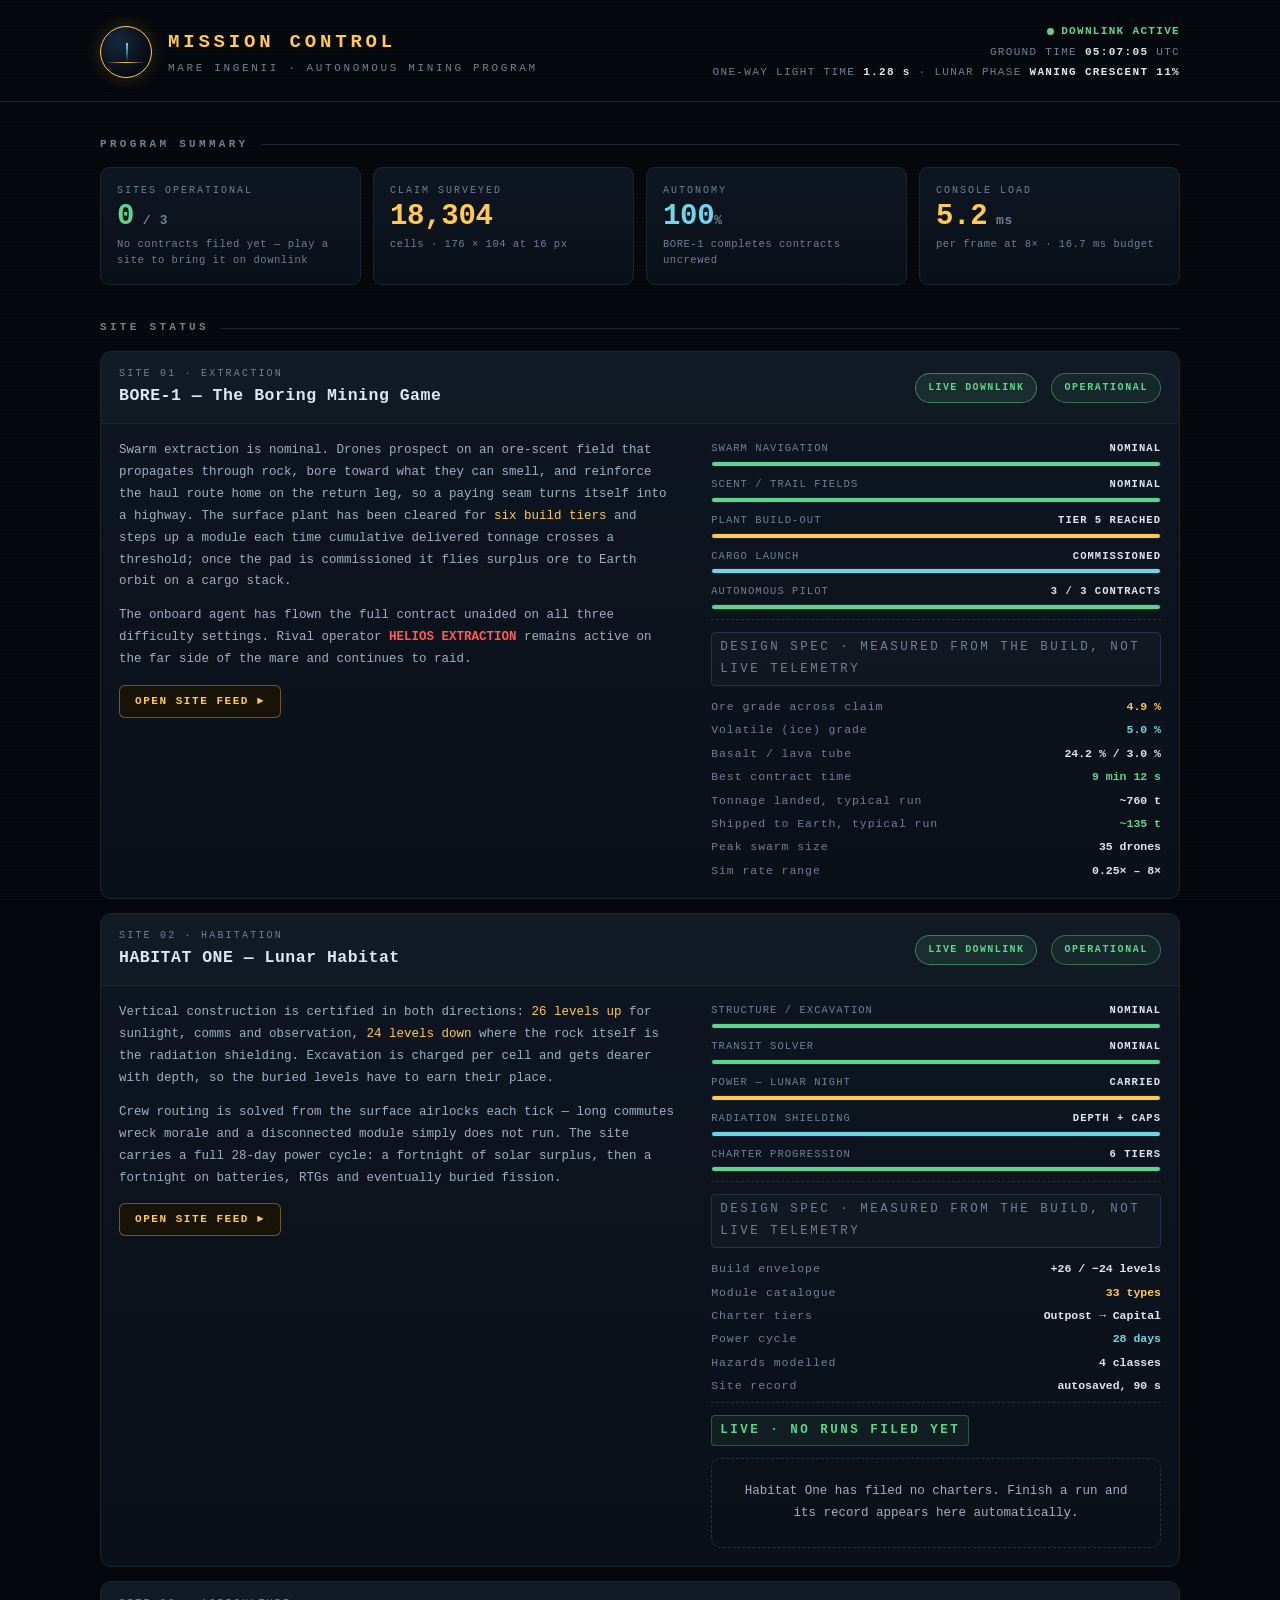
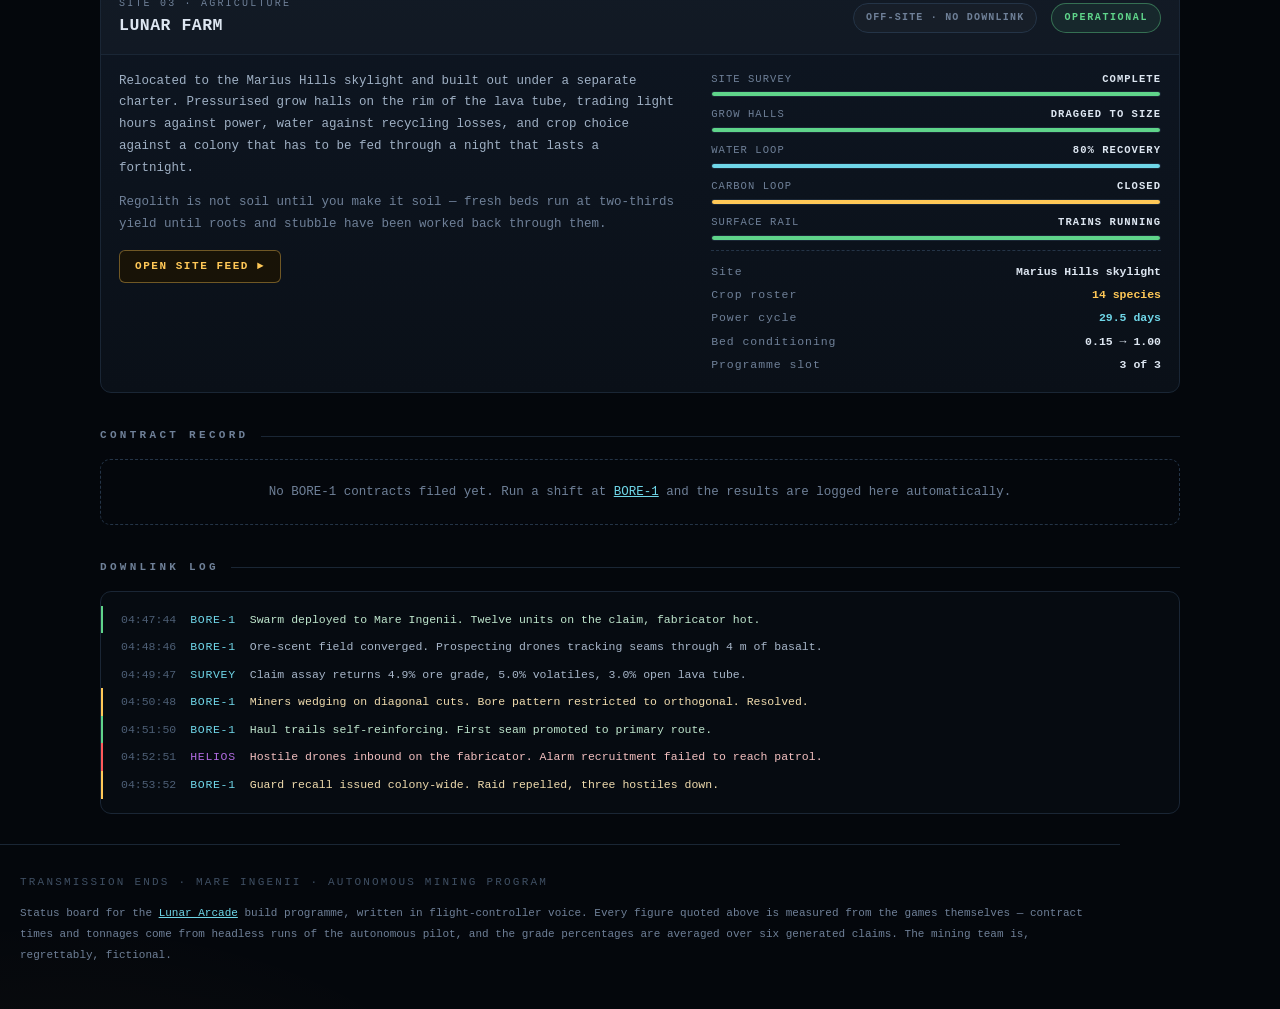
==== commit 8cc06712: "Add privacy-respecting visitor analytics tracking snippet" ====
--- a/mission-control/index.html
+++ b/mission-control/index.html
@@ -450,5 +450,6 @@
 setTimeout(emit, 500);
 </script>
 
+  <script defer src="https://visitor-analytics.astrobotany.workers.dev/a.js"></script>
 </body>
 </html>
